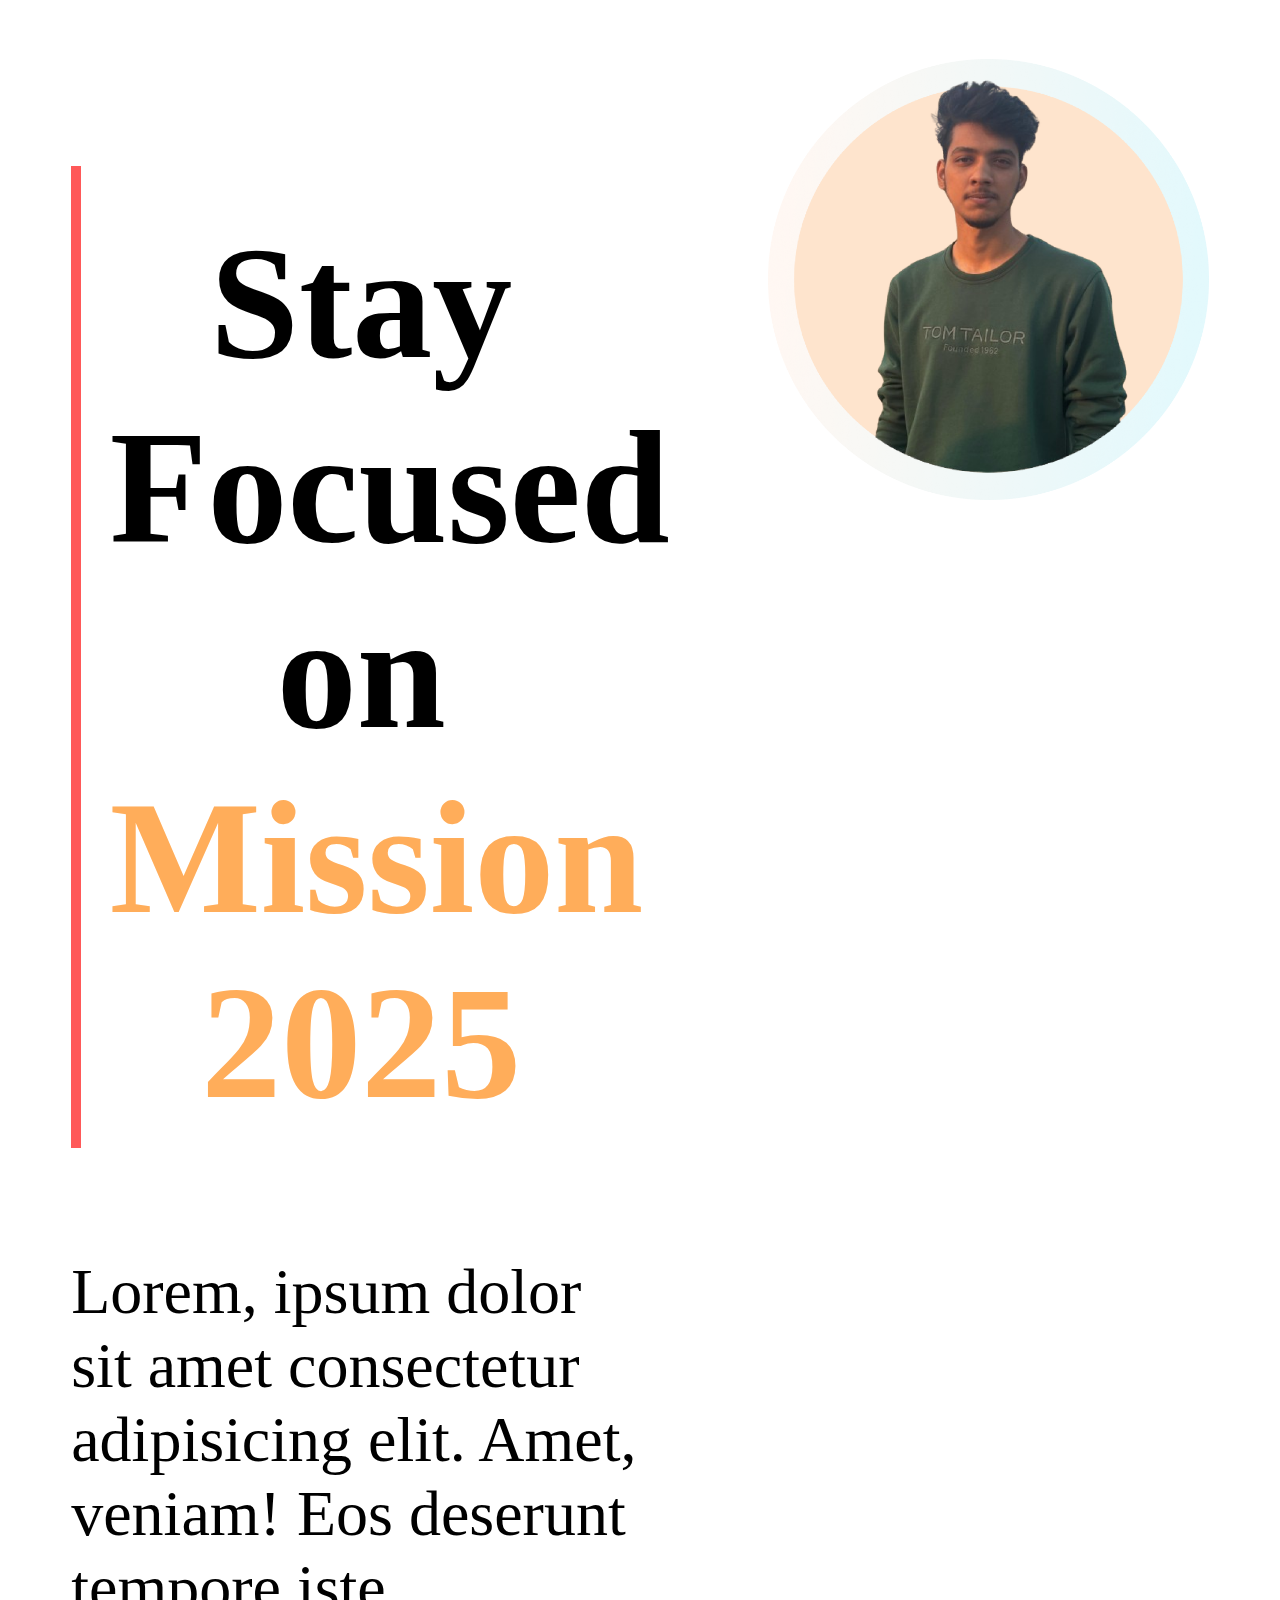
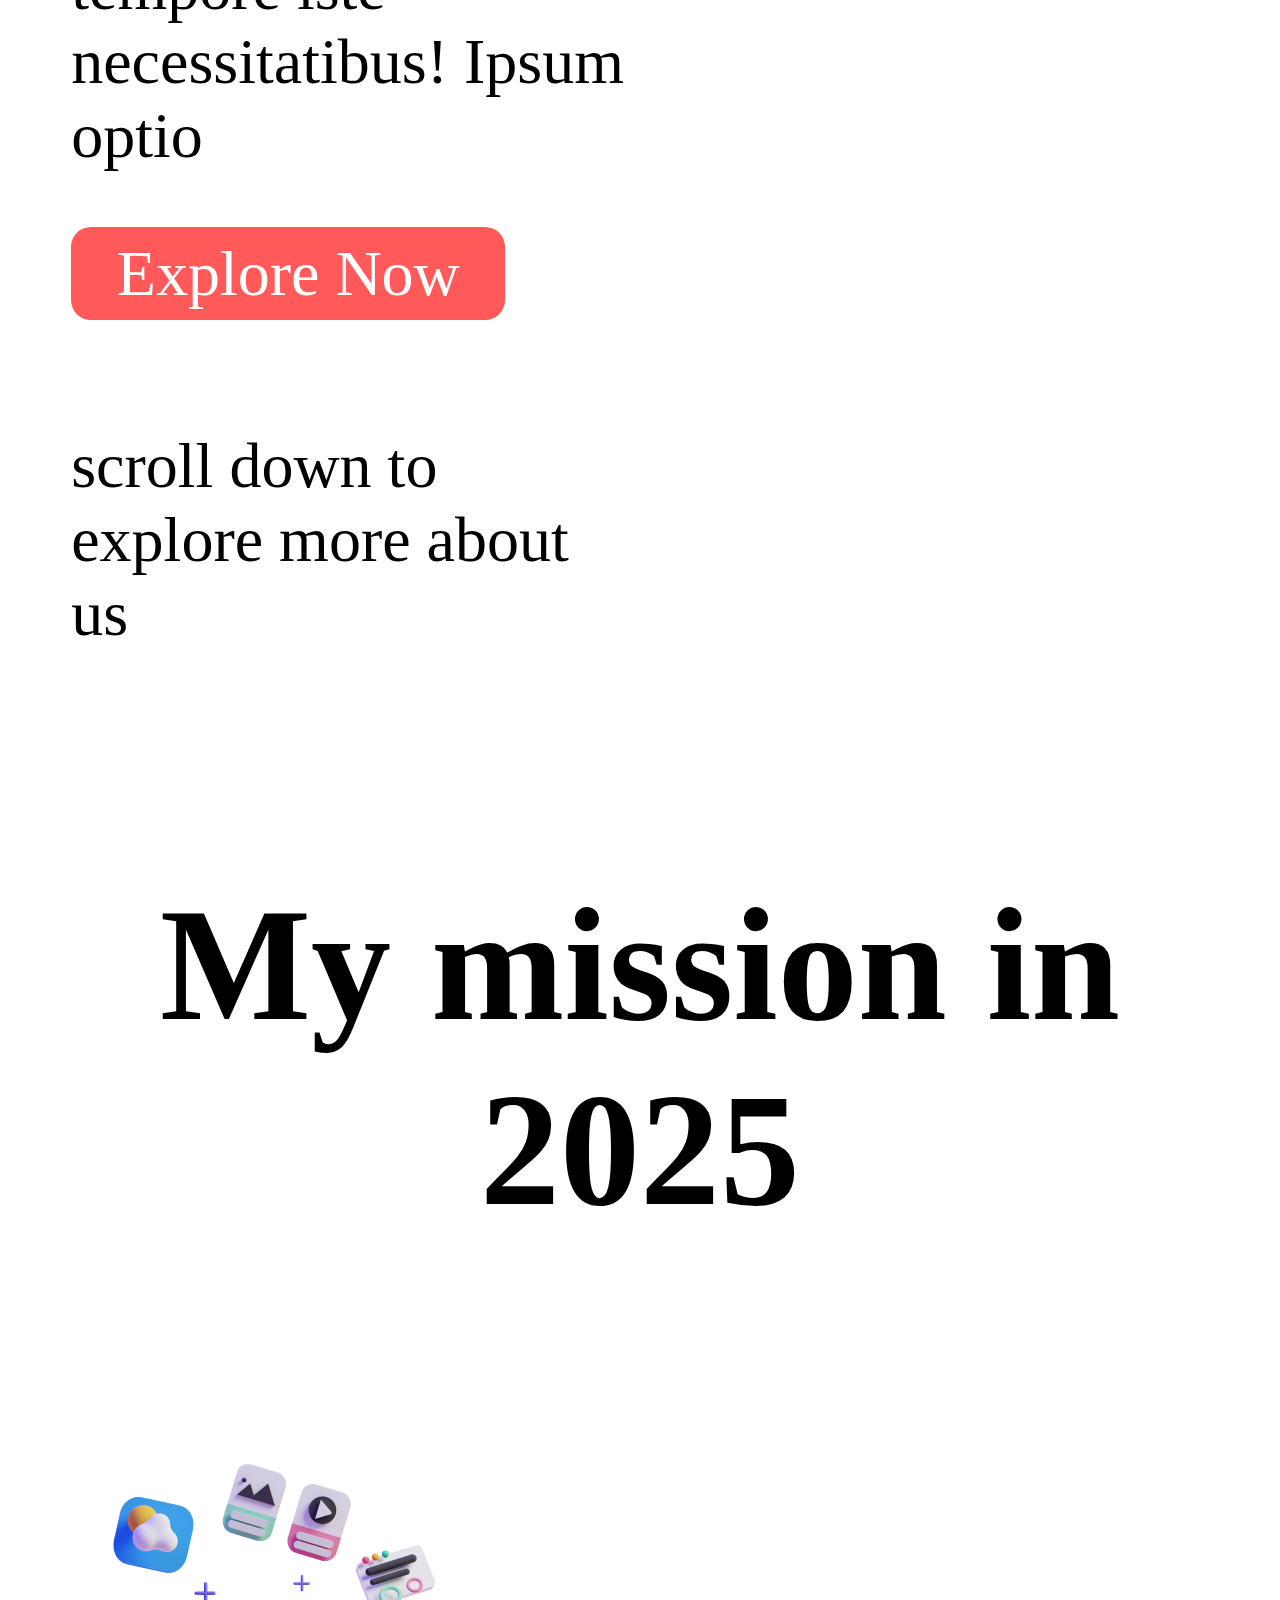
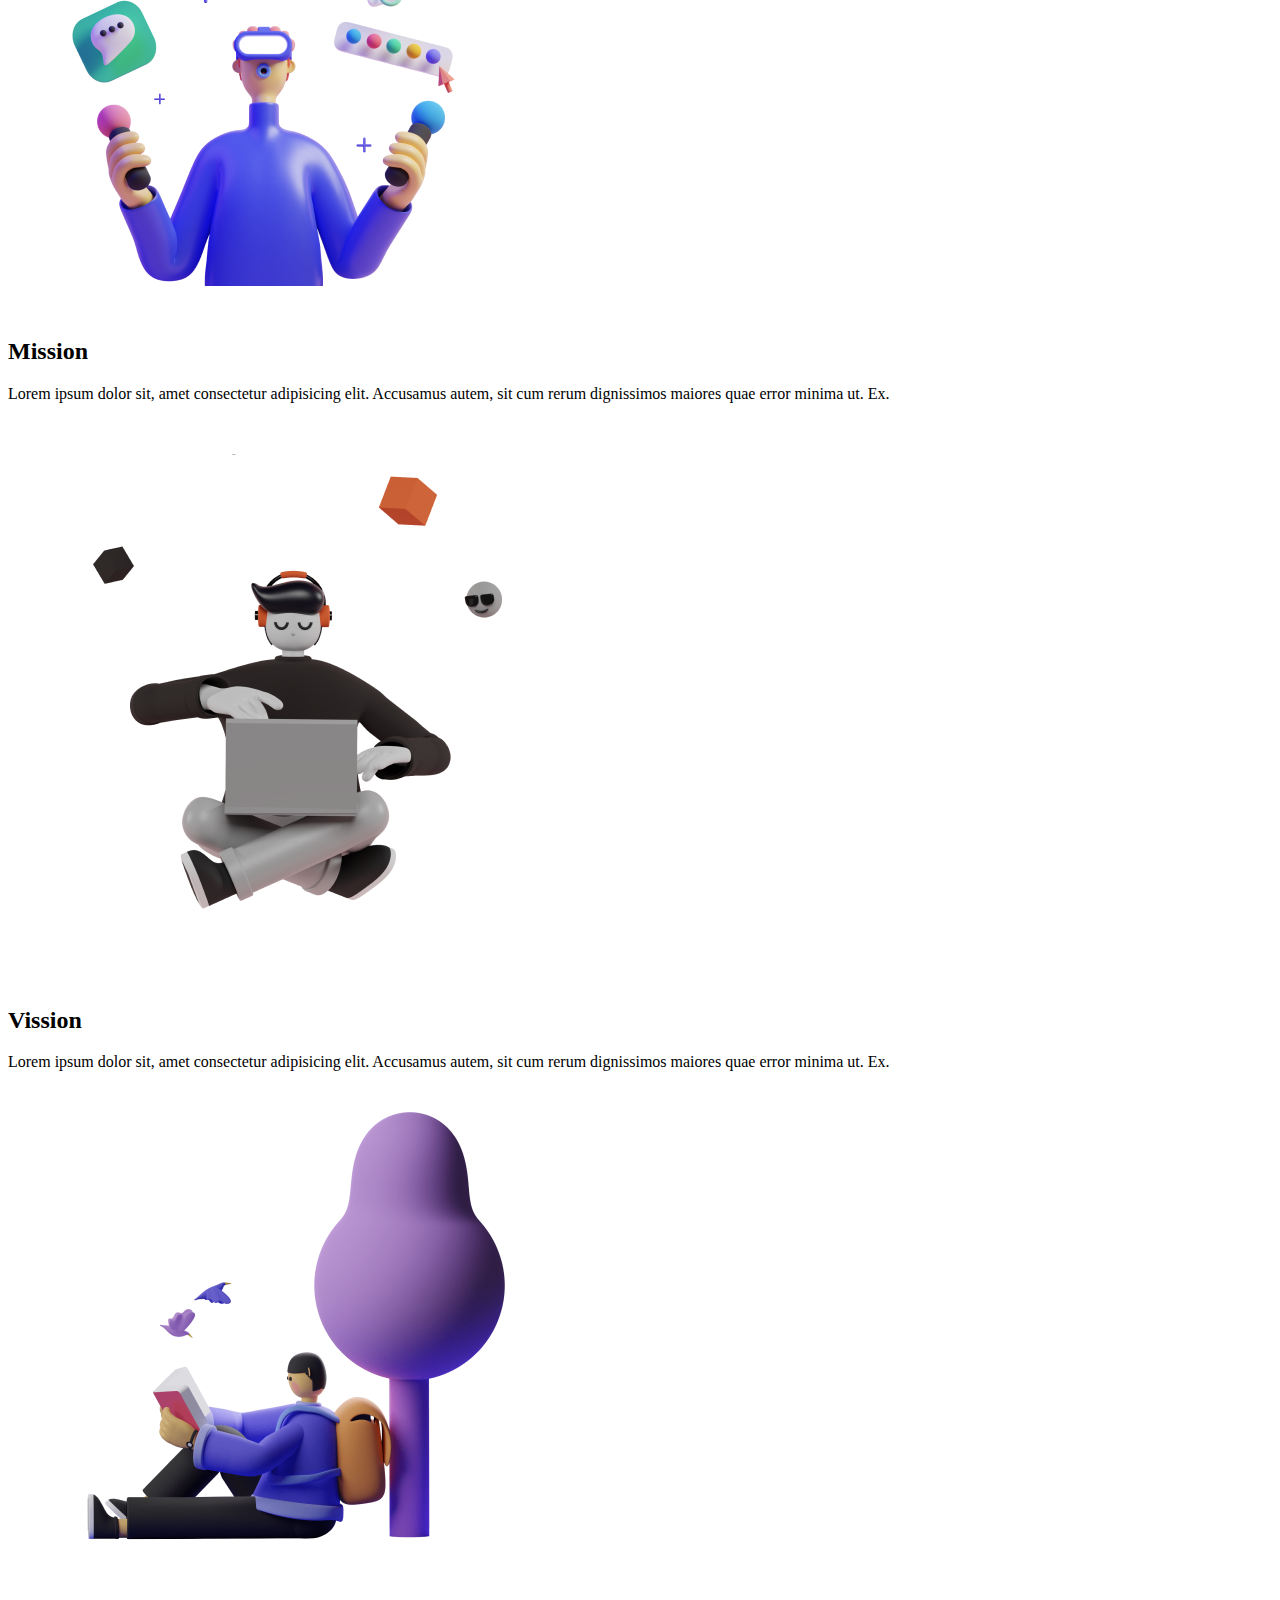
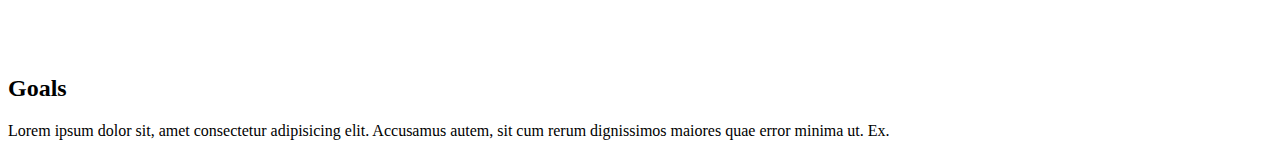
==== images/index.html @ 6c71a5aa "heading" ====
<!DOCTYPE html>
<html lang="en">
<head>
    <meta charset="UTF-8">
    <meta name="viewport" content="width=device-width, initial-scale=1.0">
    <title>mission-2025-figma</title>
    <link rel="stylesheet" href="style.css">
</head>
<body>
    <header class="header-section">
      <div class="left-content half-width">
        <div class="border">
            <h1>Stay Focused on <span>Mission 2025 </span> </h1>
        </div>
        <p>
          Lorem, ipsum dolor sit amet consectetur adipisicing elit. Amet, veniam! Eos deserunt tempore iste necessitatibus! Ipsum optio 
        </p>
        <a href="#">Explore Now</a>
        <br>
        <br>
        <br>
        <br>

        <p>
            scroll down to explore more about us
        </p>
      </div>
      <div class="right-content half-width">
        <img src="my-photo/pic-001.png" alt="Developer Photo" />
      </div>
    </header>

 <section class="two">
       <div class="headline">
        <h1>My mission in 2025</h1>
    </div> 
    <div class="images">
        <div class="pic-add">
            <img src="illustrators/illustrator-1.png" alt="illustrators">
            <div class="image-text">
                <h2>Mission</h2>
                <p>Lorem ipsum dolor sit, amet consectetur adipisicing elit. Accusamus autem, sit cum rerum dignissimos maiores quae error minima ut. Ex.</p>
            </div>
        </div>
        <div class="pic-add">
            <img src="illustrators/illustrator-2.png" alt="illustrators">
            <div class="image-text">
                <h2>Vission</h2>
                <p>Lorem ipsum dolor sit, amet consectetur adipisicing elit. Accusamus autem, sit cum rerum dignissimos maiores quae error minima ut. Ex.</p>
            </div>
        </div>
        <div class="pic-add">
            <img src="illustrators/illustrator-3.png" alt="illustrators">
            <div class="image-text">
                <h2>Goals</h2>
                <p>Lorem ipsum dolor sit, amet consectetur adipisicing elit. Accusamus autem, sit cum rerum dignissimos maiores quae error minima ut. Ex.</p>
            </div>
        </div>
    </div>
    </section>
</body>
</html>
---- images/style.css ----
.half-width {
    width: 50%;
    margin: 4% 5%;
}
.right-content img {
    width: 100%;
}
.header-section {
    display: flex;
}
.left-content h1 {
    font-size: 10em;
    padding-top: 8%;
    padding-right: 5%;
    padding-bottom: 2%;
    padding-left: 5%;
    border-left: 4px solid;
    border-color: #FF5959;
    border-width: 10px;
}
.left-content p {
    font-size: 4em;
}
.left-content a {
    font-size: 4em;
    text-decoration: none;
    color: white;
    border: 4% solid #FF5959;
    background-color: #FF5959;
    padding: 2% 8%;
    border-radius: 20px;
}
span {
    color: #FFAD5A;
}
h1 {
    font-size: 10em;
    text-align: center;
}
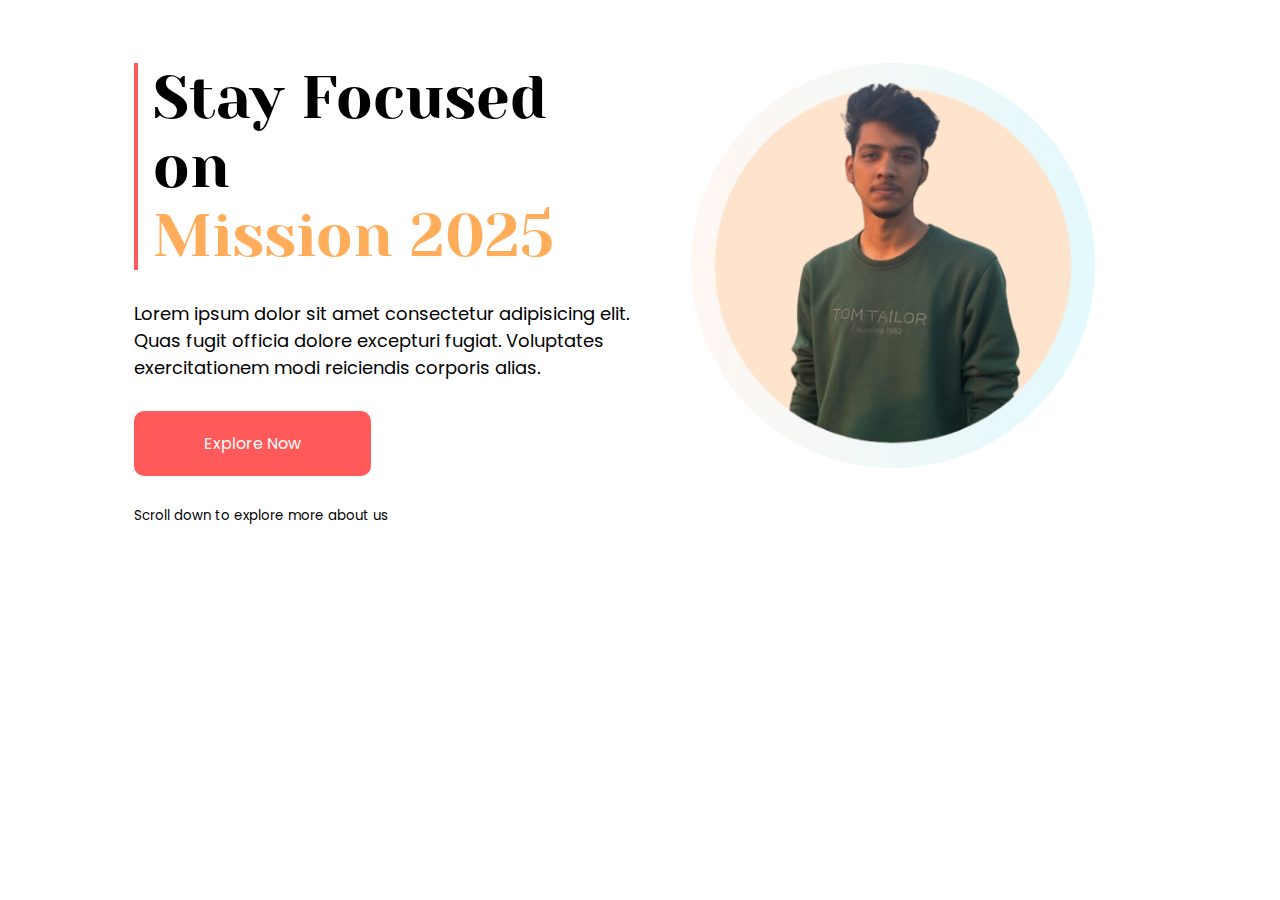
==== commit 4df0c657: "header-section-done" ====
--- a/images/index.html
+++ b/images/index.html
@@ -3,60 +3,33 @@
 <head>
     <meta charset="UTF-8">
     <meta name="viewport" content="width=device-width, initial-scale=1.0">
-    <title>mission-2025-figma</title>
-    <link rel="stylesheet" href="style.css">
+    <title>mission 2025</title>
+    <!-- stylesheets -->
+     <link rel="stylesheet" href="style.css">
 </head>
 <body>
-    <header class="header-section">
-      <div class="left-content half-width">
-        <div class="border">
-            <h1>Stay Focused on <span>Mission 2025 </span> </h1>
-        </div>
-        <p>
-          Lorem, ipsum dolor sit amet consectetur adipisicing elit. Amet, veniam! Eos deserunt tempore iste necessitatibus! Ipsum optio 
-        </p>
-        <a href="#">Explore Now</a>
-        <br>
-        <br>
-        <br>
-        <br>
-
-        <p>
-            scroll down to explore more about us
-        </p>
-      </div>
-      <div class="right-content half-width">
-        <img src="my-photo/pic-001.png" alt="Developer Photo" />
-      </div>
+    <!-- Header section -->
+    <header>
+        <div class="container flexable-contant">
+         <div class="half-width left-site">
+            <h1>Stay Focused on <br> <span>Mission 2025</span></h1>
+            <p>Lorem ipsum dolor sit amet consectetur adipisicing elit. Quas fugit officia dolore excepturi fugiat. Voluptates exercitationem modi reiciendis corporis alias.</p>
+            <div class="button">
+                <a href="#">Explore Now</a>
+            </div>
+            <small>Scroll down to explore more about us</small>
+         </div>
+        <div class="half-width right-site">
+            <img src="my-photo/pic-001.png" alt="Developer-photo">
+         </div>
+    </div>
     </header>
-
- <section class="two">
-       <div class="headline">
-        <h1>My mission in 2025</h1>
-    </div> 
-    <div class="images">
-        <div class="pic-add">
-            <img src="illustrators/illustrator-1.png" alt="illustrators">
-            <div class="image-text">
-                <h2>Mission</h2>
-                <p>Lorem ipsum dolor sit, amet consectetur adipisicing elit. Accusamus autem, sit cum rerum dignissimos maiores quae error minima ut. Ex.</p>
-            </div>
-        </div>
-        <div class="pic-add">
-            <img src="illustrators/illustrator-2.png" alt="illustrators">
-            <div class="image-text">
-                <h2>Vission</h2>
-                <p>Lorem ipsum dolor sit, amet consectetur adipisicing elit. Accusamus autem, sit cum rerum dignissimos maiores quae error minima ut. Ex.</p>
-            </div>
-        </div>
-        <div class="pic-add">
-            <img src="illustrators/illustrator-3.png" alt="illustrators">
-            <div class="image-text">
-                <h2>Goals</h2>
-                <p>Lorem ipsum dolor sit, amet consectetur adipisicing elit. Accusamus autem, sit cum rerum dignissimos maiores quae error minima ut. Ex.</p>
-            </div>
-        </div>
-    </div>
-    </section>
+    <main>
+        <section></section>
+        <section></section>
+        <section></section>
+        <section></section>
+    </main>
+    <foote></foote>
 </body>
 </html>--- a/images/style.css
+++ b/images/style.css
@@ -1,41 +1,51 @@
+/* google fonts */
+@import url('https://fonts.googleapis.com/css2?family=Poppins:ital,wght@0,100;0,200;0,300;0,400;0,500;0,600;0,700;0,800;0,900;1,100;1,200;1,300;1,400;1,500;1,600;1,700;1,800;1,900&family=Yeseva+One&display=swap');
 
-
+body {
+    font-family: "Poppins", serif;
+}
+body h1,p {
+    margin: 0;
+}
 .half-width {
     width: 50%;
-    margin: 4% 5%;
 }
-.right-content img {
-    width: 100%;
+.container {
+    width: 80%;
+    display: flex;
+    margin: 5% auto 0 auto;
 }
-.header-section {
+/* Header section css */
+header img {
+    width: 80%;
+}
+header .right-site {
+   text-align: center;
+}
+.left-site {
     display: flex;
+    flex-direction: column;
+     justify-content: center;
+     gap: 30px;
 }
-.left-content h1 {
-    font-size: 10em;
-    padding-top: 8%;
-    padding-right: 5%;
-    padding-bottom: 2%;
-    padding-left: 5%;
-    border-left: 4px solid;
-    border-color: #FF5959;
-    border-width: 10px;
+.left-site h1 {
+    font-family: 'yeseva one';
+    font-size: 60px;
+    font-weight: 400;
+    border-left: 4px solid #ff5959;
+    padding-left: 15px;
 }
-.left-content p {
-    font-size: 4em;
-}
-.left-content a {
-    font-size: 4em;
-    text-decoration: none;
-    color: white;
-    border: 4% solid #FF5959;
-    background-color: #FF5959;
-    padding: 2% 8%;
-    border-radius: 20px;
-}
-span {
+.left-site h1 span {
     color: #FFAD5A;
 }
-h1 {
-    font-size: 10em;
-    text-align: center;
-}+.left-site p {
+    font-size: 18px;
+}
+.button a {
+    background-color: #ff5959;
+    display: inline-block;
+    padding: 20px 70px;
+    color: white;
+    text-decoration: none;
+    border-radius: 10px;
+}
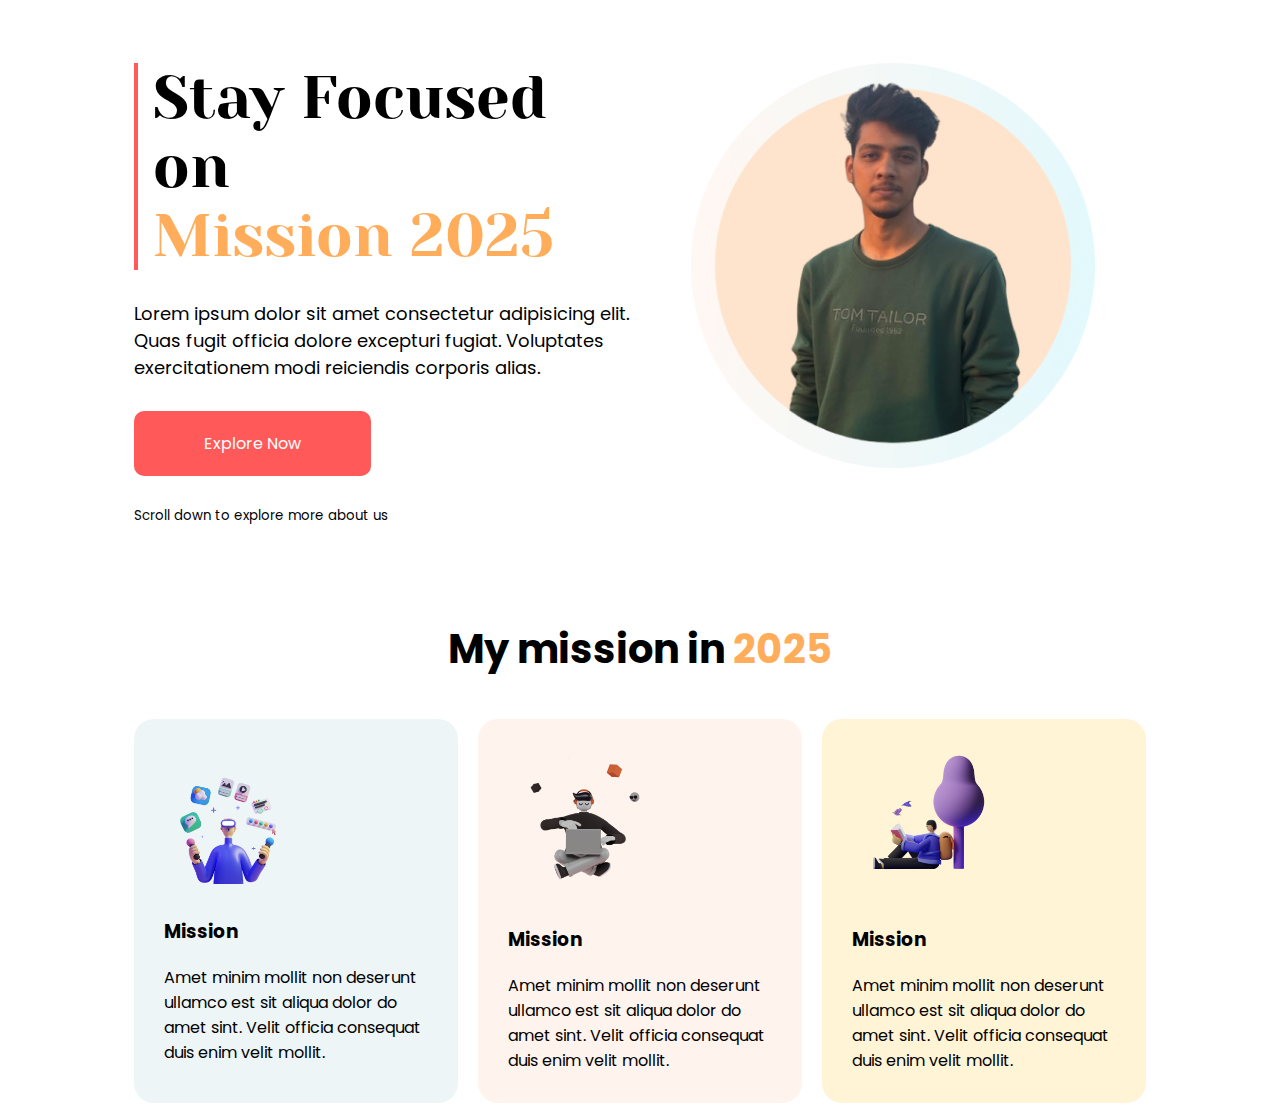
==== commit cdfa9a9d: "mission section done" ====
--- a/images/index.html
+++ b/images/index.html
@@ -25,7 +25,31 @@
     </div>
     </header>
     <main>
-        <section></section>
+        <!-- mission secton -->
+        <section>
+            <div class="container">
+                <div class="mission">
+                    <h1>My mission in <span>2025</span></h1>
+                    <div class="items">
+                        <div class="item" id="item-1">
+                            <img src="illustrators/illustrator-1.png" alt="">
+                            <h3>Mission</h3>
+                            <p>Amet minim mollit non deserunt ullamco est sit aliqua dolor do amet sint. Velit officia consequat duis enim velit mollit.</p>
+                        </div>
+                        <div class="item" id="item-2">
+                            <img src="illustrators/illustrator-2.png" alt="">
+                            <h3>Mission</h3>
+                            <p>Amet minim mollit non deserunt ullamco est sit aliqua dolor do amet sint. Velit officia consequat duis enim velit mollit.</p>
+                        </div>
+                        <div class="item" id="item-3">
+                            <img src="illustrators/illustrator-3.png" alt="">
+                            <h3>Mission</h3>
+                            <p>Amet minim mollit non deserunt ullamco est sit aliqua dolor do amet sint. Velit officia consequat duis enim velit mollit.</p>
+                        </div>
+                    </div>
+                </div>
+            </div>
+        </section>
         <section></section>
         <section></section>
         <section></section>
--- a/images/style.css
+++ b/images/style.css
@@ -49,3 +49,39 @@
     text-decoration: none;
     border-radius: 10px;
 }
+
+/* Mission area section */
+.mission h1 {
+    font-size: 40px;
+    text-align: center;
+}
+.container h1 span {
+color: #FFAD5A;
+}
+.mission {
+    display: flex;
+    flex-direction: column;
+    gap: 40px;
+    margin-top: 30px;
+}
+.mission .items {
+    display: flex;
+    gap: 20px;
+}
+.items .item {
+    border-radius: 20px;
+    padding: 30px;
+}
+.items .item img {
+    width: 150px;
+}
+#item-1 {
+    background-color: #4f9da61a;
+    ;
+}
+#item-2 {
+    background-color: #FF8B591A;
+}
+#item-3 {
+    background-color: #fff4d6;
+}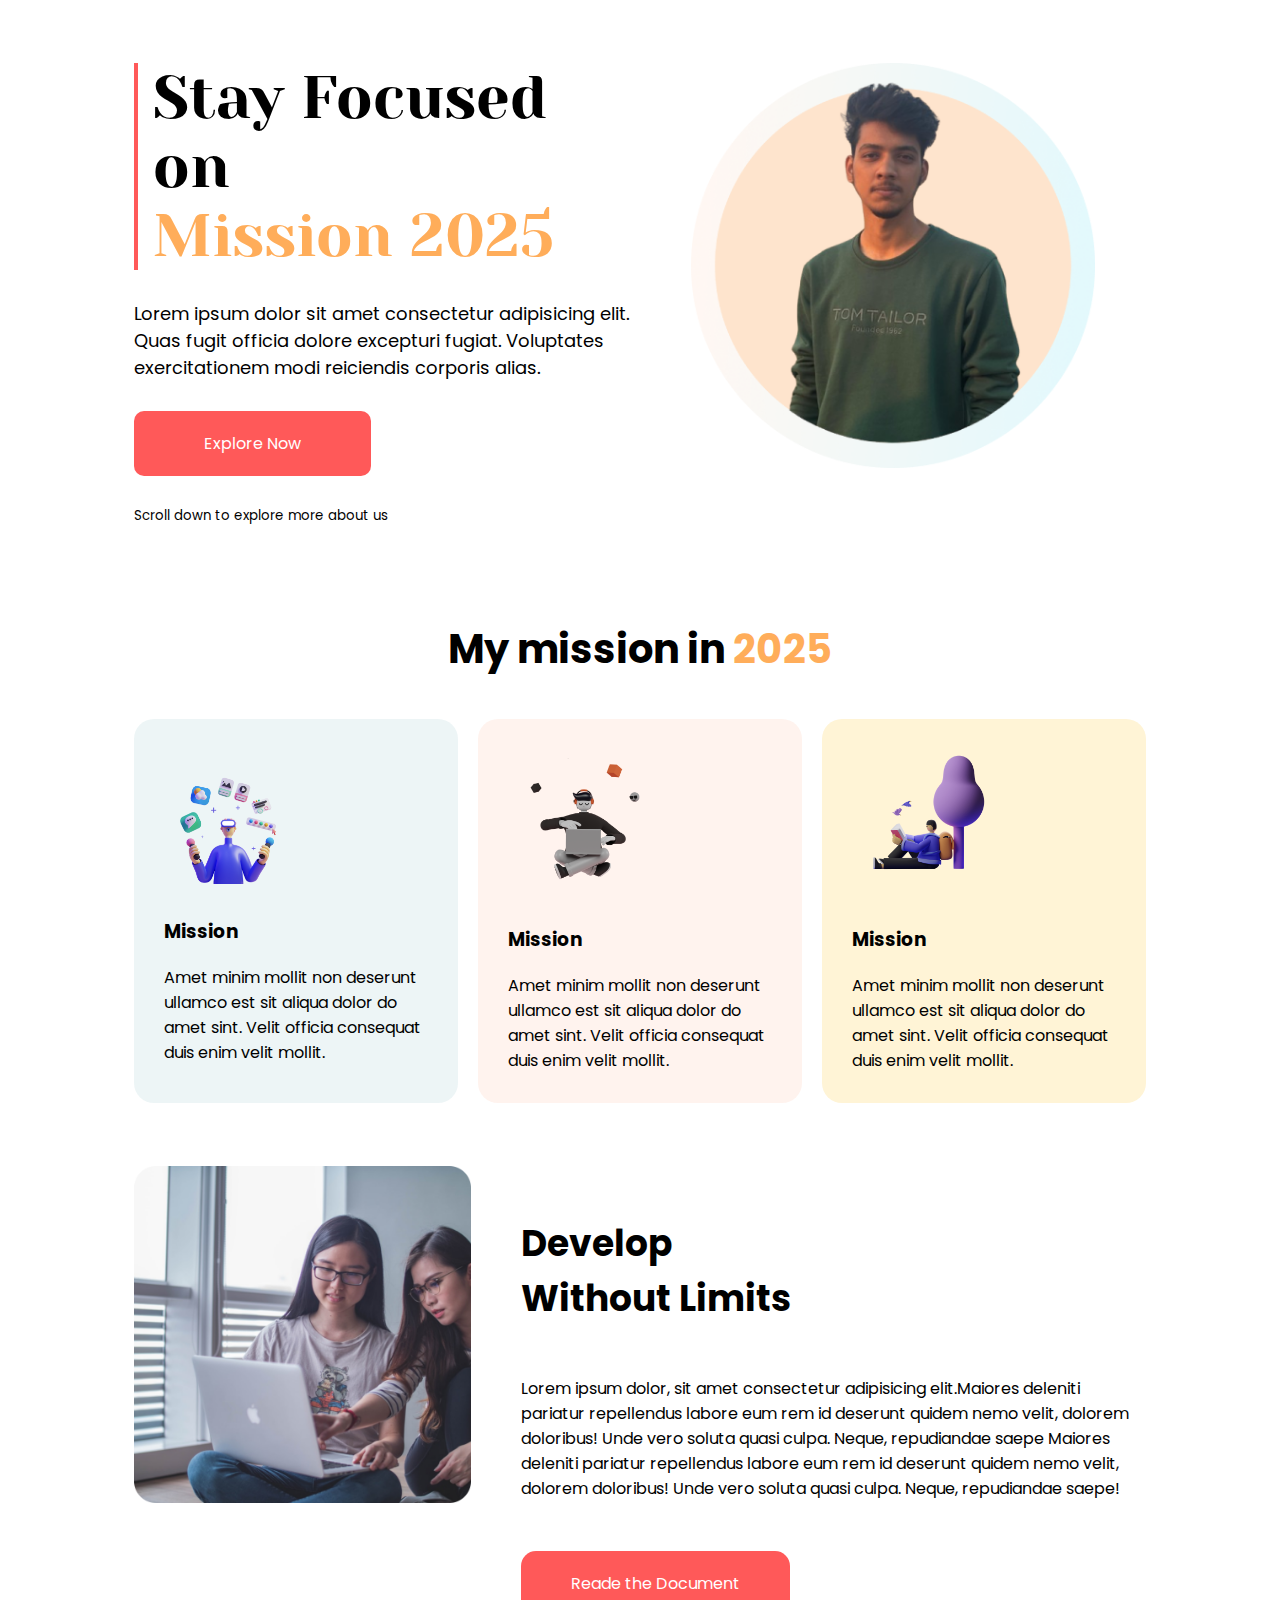
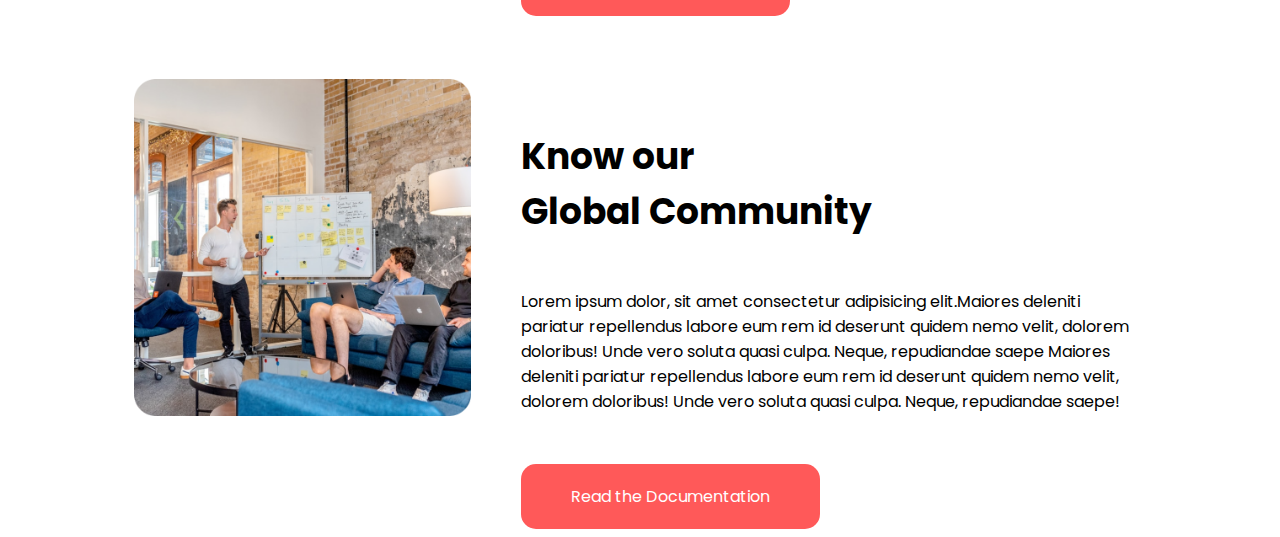
==== commit 51641e64: "Developer section" ====
--- a/images/index.html
+++ b/images/index.html
@@ -50,8 +50,36 @@
                 </div>
             </div>
         </section>
-        <section></section>
-        <section></section>
+        <!-- Develop Section -->
+        <section>
+            <div class="container">
+            <div class="left">
+                <img src="pictures/coding.png" alt="">
+            </div>
+            <div class="right">
+                <h1>Develop 
+                    <br>
+                       Without Limits</h1>
+                    <p>Lorem ipsum dolor, sit amet consectetur adipisicing elit.Maiores deleniti pariatur repellendus labore eum rem id deserunt quidem nemo velit, dolorem doloribus! Unde vero soluta quasi culpa. Neque, repudiandae saepe Maiores deleniti pariatur repellendus labore eum rem id deserunt quidem nemo velit, dolorem doloribus! Unde vero soluta quasi culpa. Neque, repudiandae saepe!</p>
+                    <a href="#">Reade the Document</a>
+            </div>
+            </div>
+        </section>
+        <!-- Community section -->
+        <section>
+            <div class="container lining">
+            <div class="left">
+                <img src="pictures/project.png" alt="">
+            </div>
+            <div class="right">
+                <h1>Know our  
+                    <br>
+                    Global Community </h1>
+                    <p>Lorem ipsum dolor, sit amet consectetur adipisicing elit.Maiores deleniti pariatur repellendus labore eum rem id deserunt quidem nemo velit, dolorem doloribus! Unde vero soluta quasi culpa. Neque, repudiandae saepe Maiores deleniti pariatur repellendus labore eum rem id deserunt quidem nemo velit, dolorem doloribus! Unde vero soluta quasi culpa. Neque, repudiandae saepe!</p>
+                    <a href="#">Read the  Documentation</a>
+            </div>
+            </div>
+        </section>
         <section></section>
     </main>
     <foote></foote>
--- a/images/style.css
+++ b/images/style.css
@@ -84,4 +84,34 @@
 }
 #item-3 {
     background-color: #fff4d6;
+}
+
+/* Developing section */
+.left {
+     text-align: center;
+}
+.left img {
+    width: 100%;
+}
+.right {
+    margin-left: 50px;
+    margin-top: 50px;
+    gap: 30px;
+}
+.right h1 {
+    font-size: 36px;
+}
+.right a {
+    text-decoration: none;
+    color: white;
+    background-color: #ff5959;
+    padding: 20px 50px;
+    border-radius: 15px;
+    display: inline-block;
+}
+.right p {
+    margin: 50px 0;
+}
+.left img .aa {
+    width: 30%
 }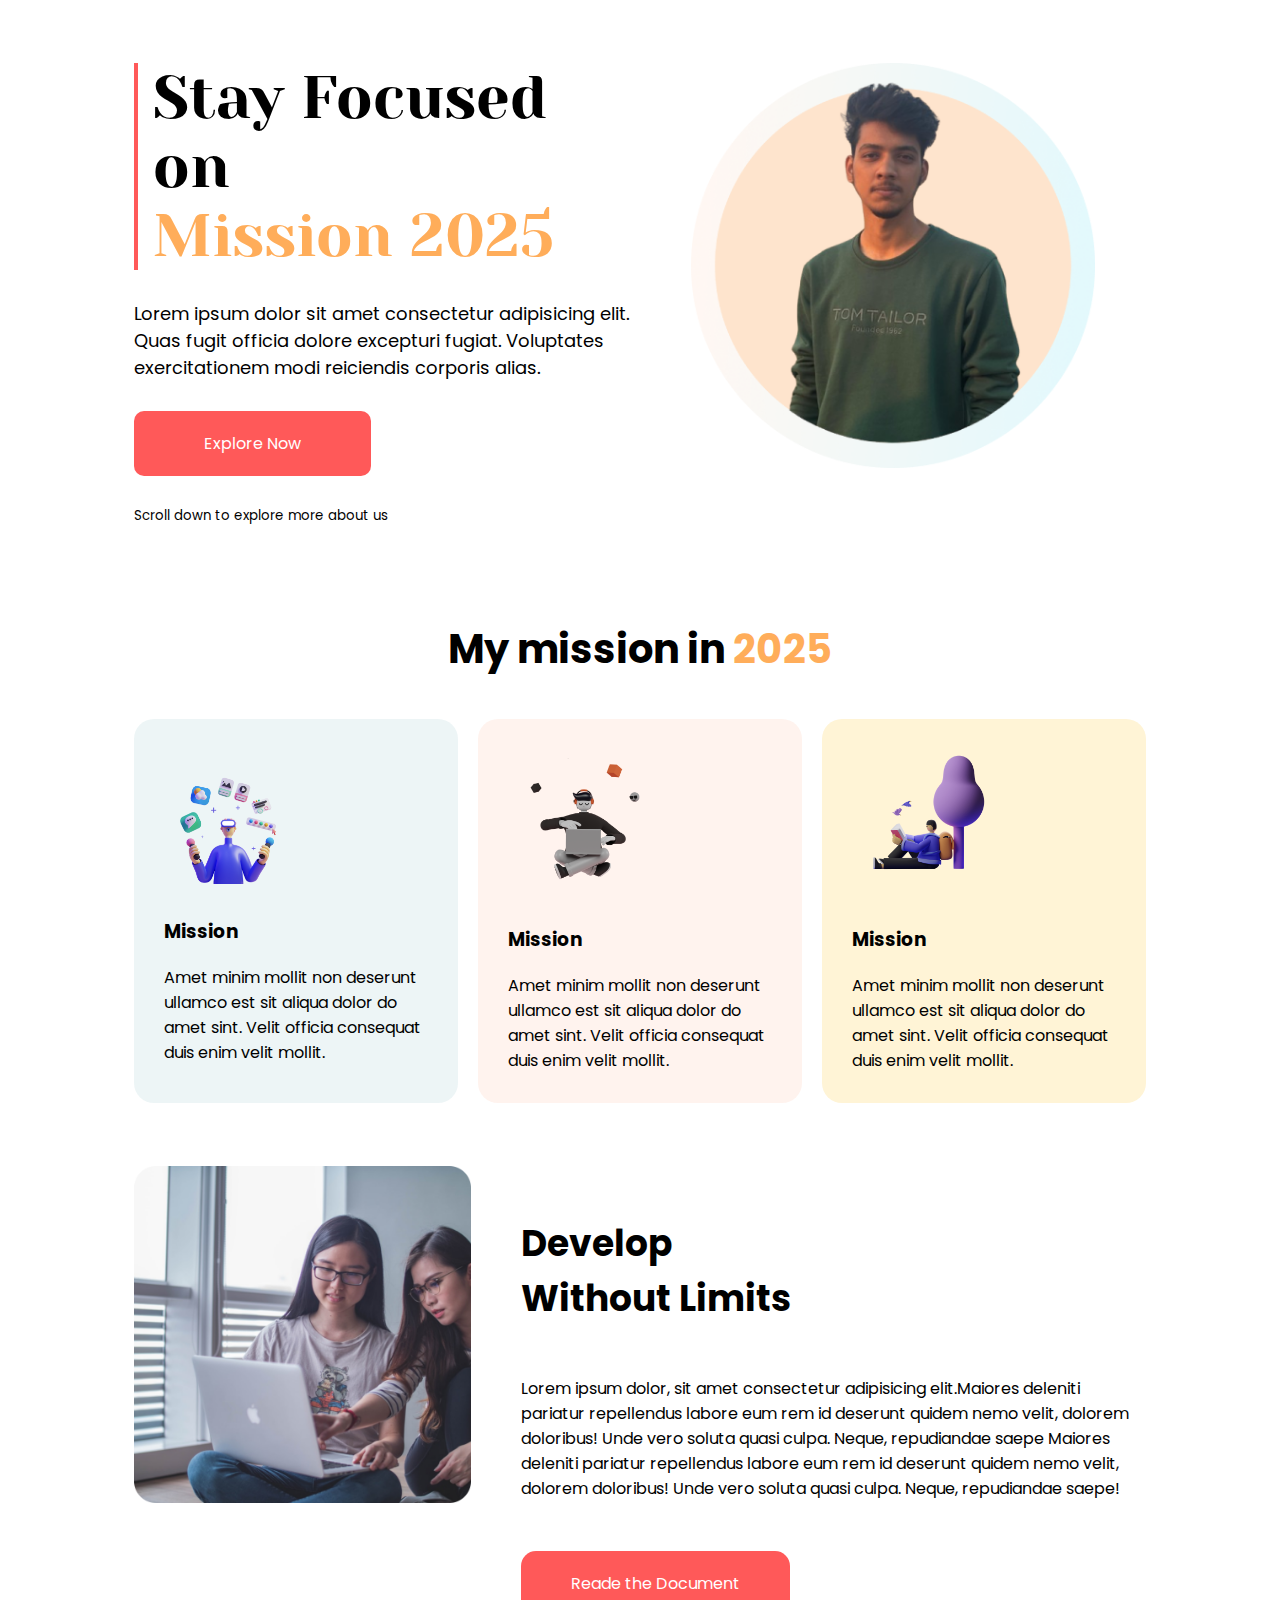
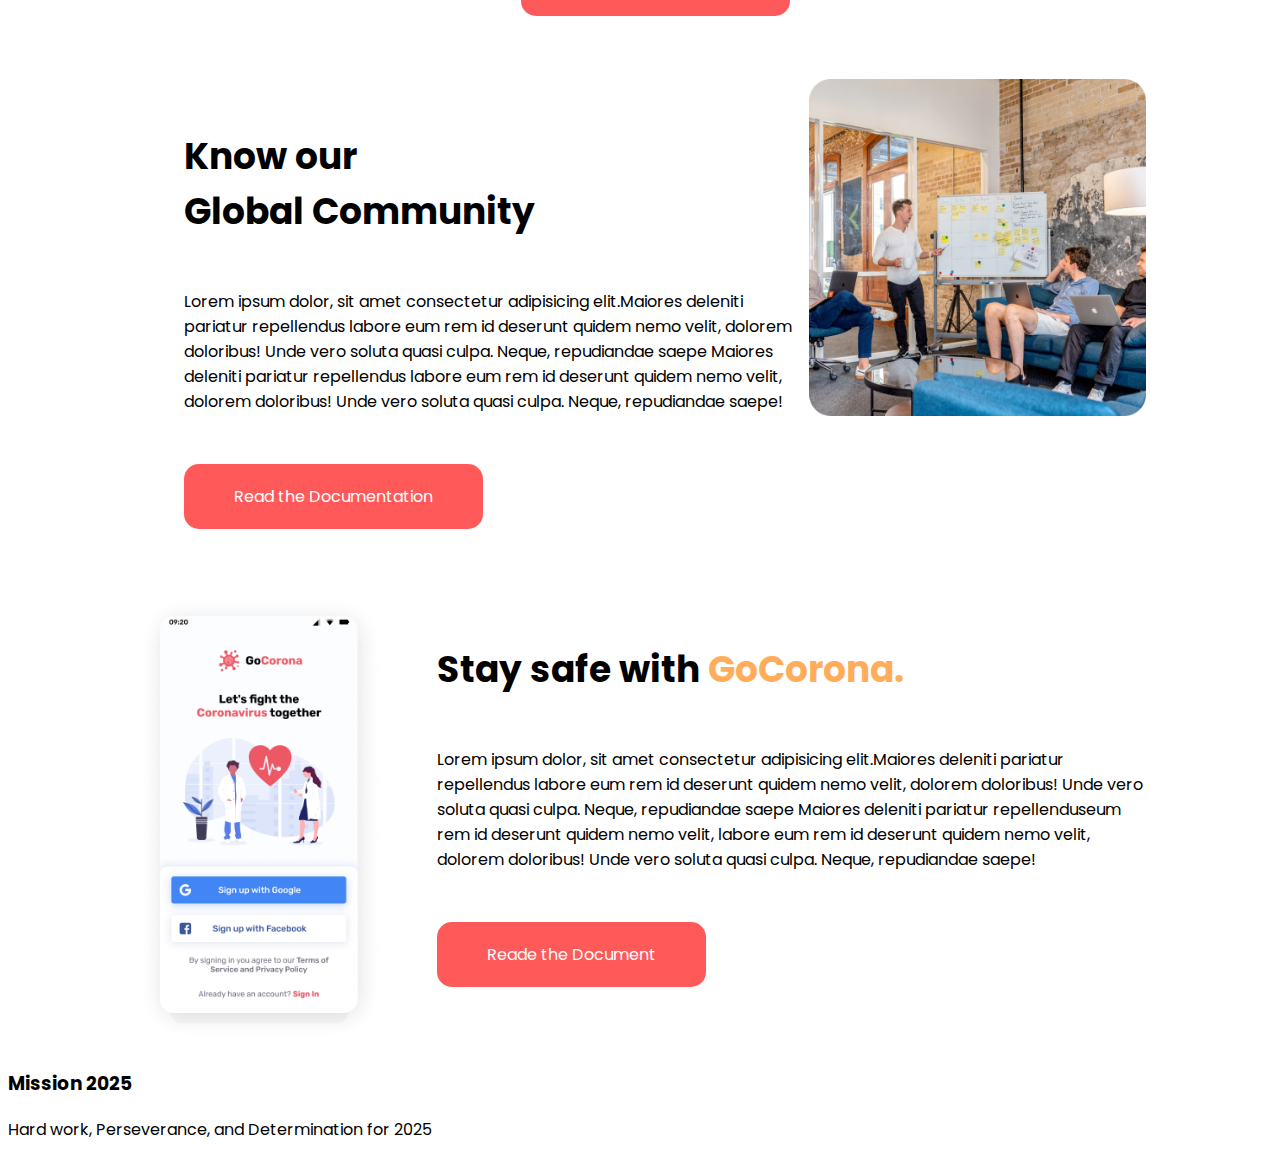
==== commit 61bc82be: "community section done" ====
--- a/images/index.html
+++ b/images/index.html
@@ -80,8 +80,27 @@
             </div>
             </div>
         </section>
-        <section></section>
+        <!-- Application Section -->
+        <section>
+            <div class="container">
+            <div class="left">
+                <img src="pictures/app.png" alt="">
+            </div>
+            <div class="right">
+                <h1>Stay safe with
+                    <span> GoCorona. </span> 
+                        </h1>
+                    <p>Lorem ipsum dolor, sit amet consectetur adipisicing elit.Maiores deleniti pariatur repellendus labore eum rem id deserunt quidem nemo velit, dolorem doloribus! Unde vero soluta quasi culpa. Neque, repudiandae saepe Maiores deleniti pariatur repellenduseum rem id deserunt quidem nemo velit, labore eum rem id deserunt quidem nemo velit, dolorem doloribus! Unde vero soluta quasi culpa. Neque, repudiandae saepe!</p>
+                    <a href="#">Reade the Document</a>
+            </div>
+            </div>
+        </section>
     </main>
-    <foote></foote>
+    <foote>
+        <div>
+            <h3>Mission 2025</h3>
+            <p>Hard work, Perseverance, and Determination for 2025</p>
+        </div>
+    </foote>
 </body>
 </html>--- a/images/style.css
+++ b/images/style.css
@@ -112,6 +112,7 @@
 .right p {
     margin: 50px 0;
 }
-.left img .aa {
-    width: 30%
+/* Community sectiion */
+.lining {
+    flex-direction: row-reverse;
 }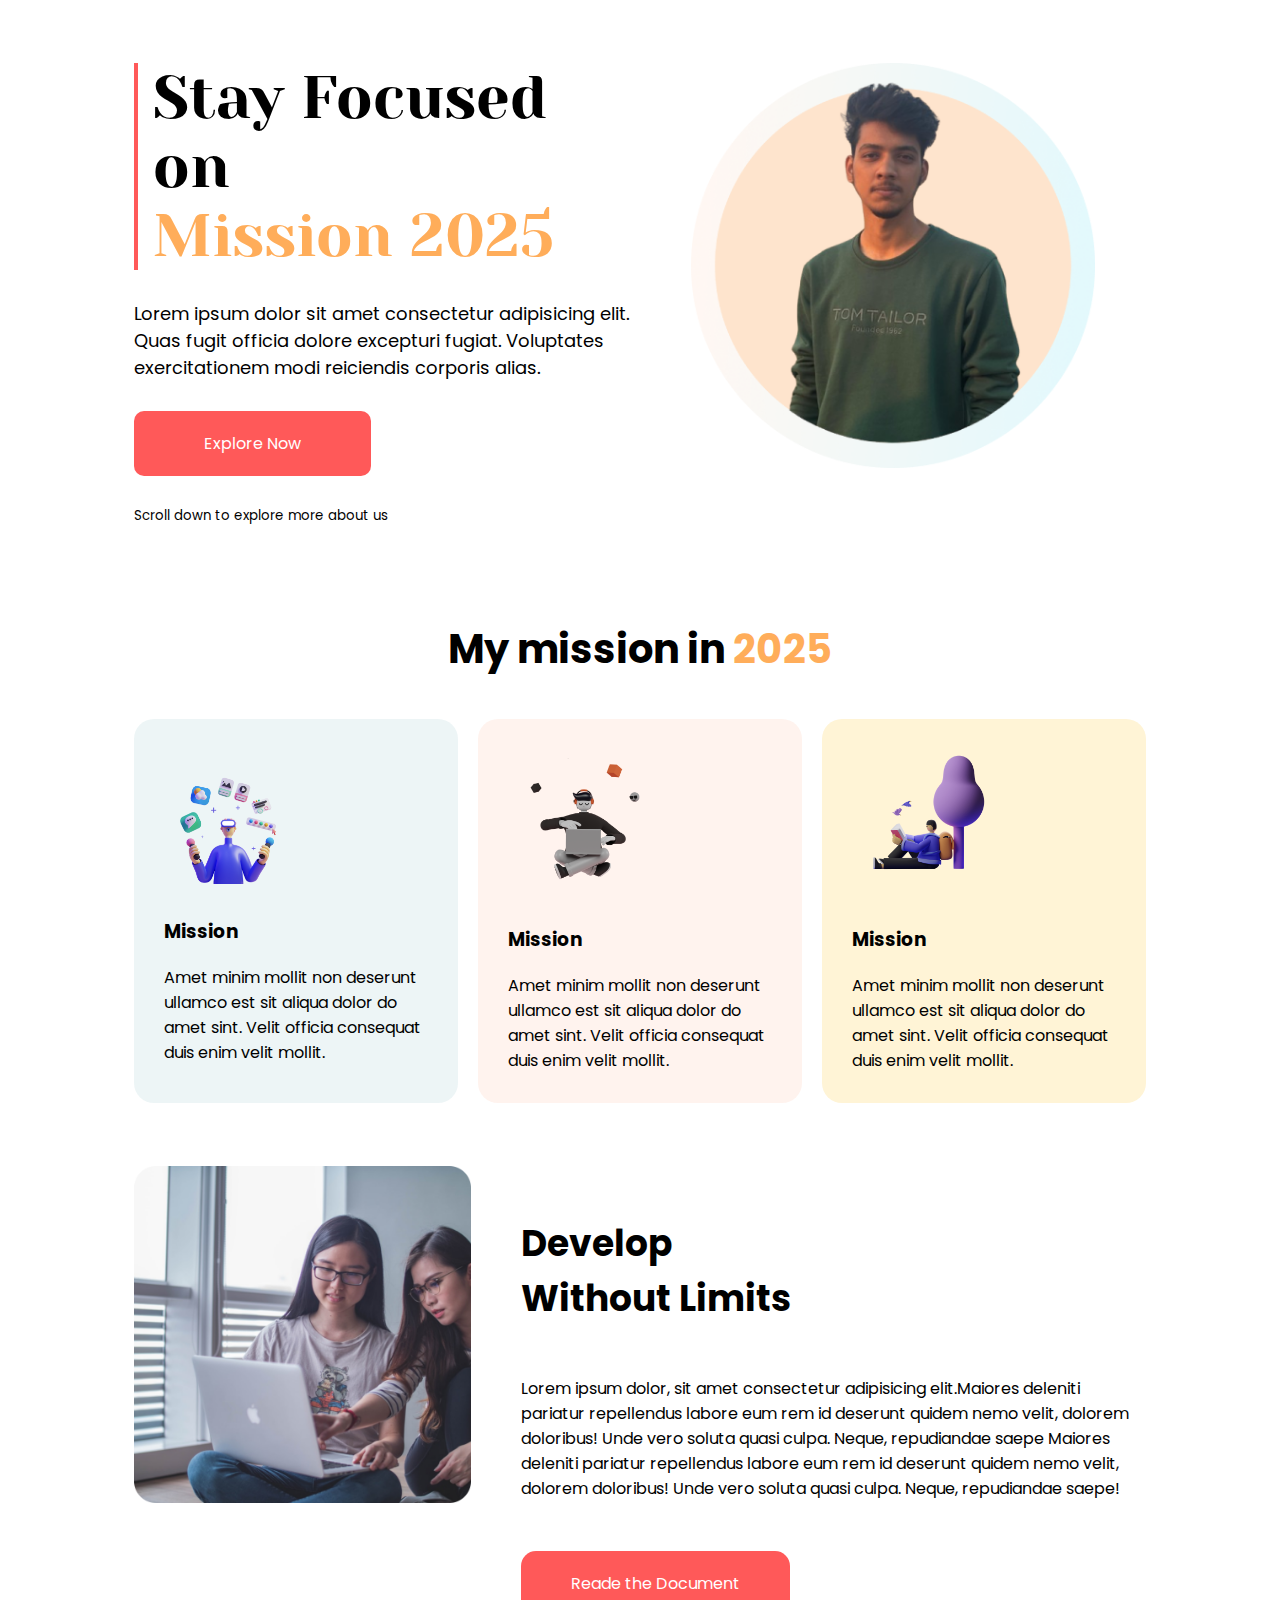
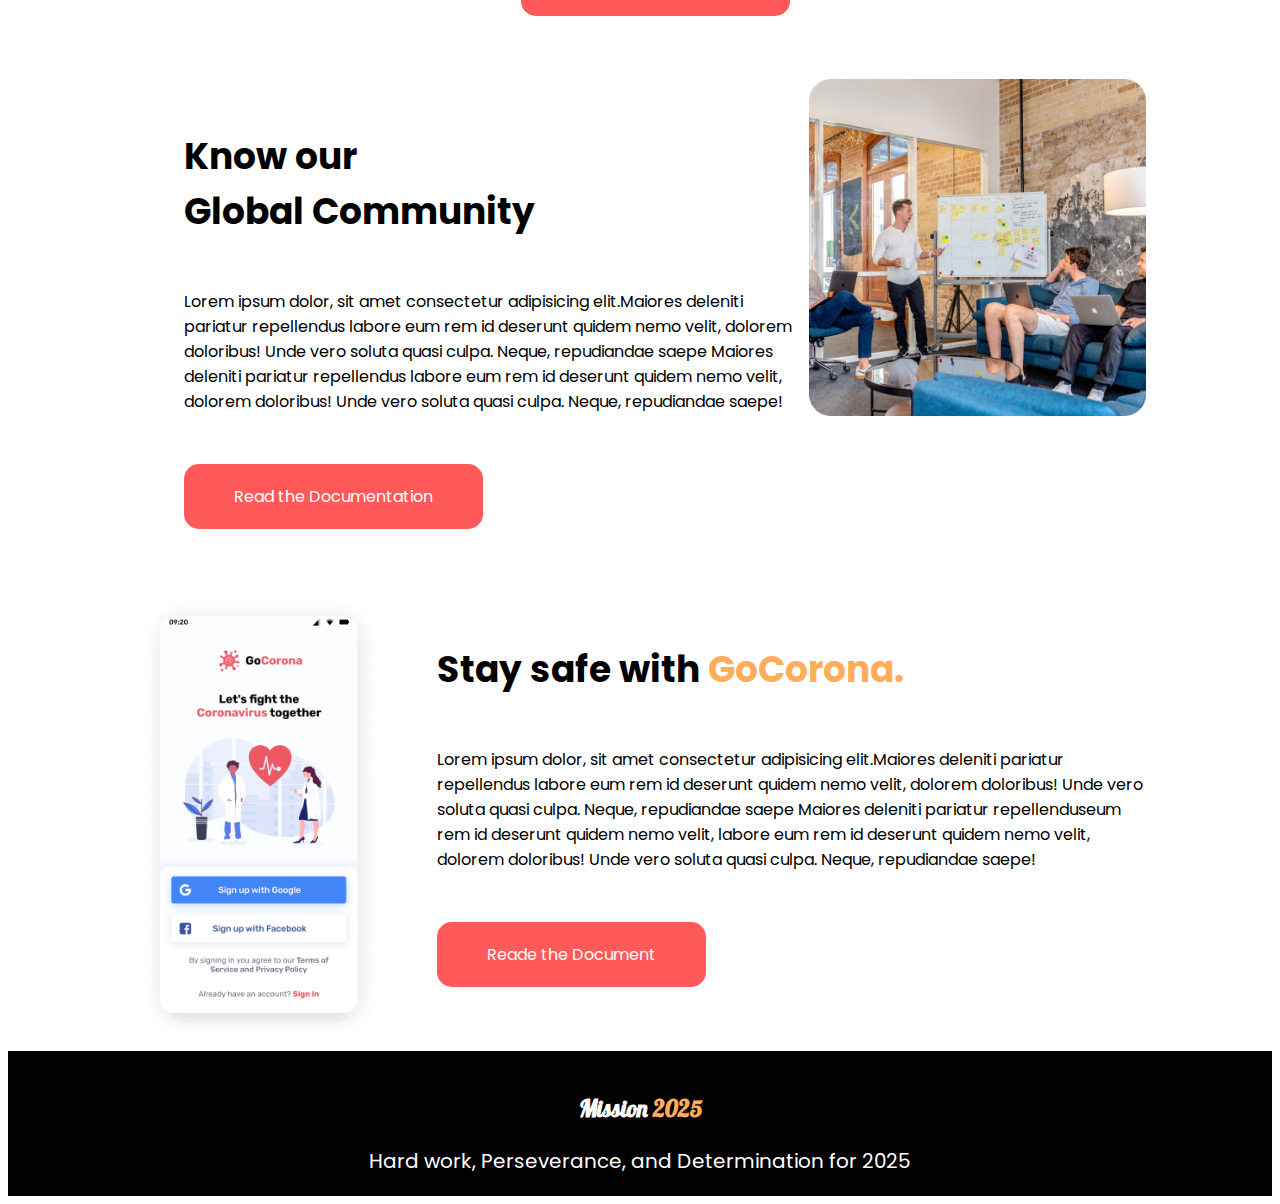
==== commit d834d838: "footer is done" ====
--- a/images/index.html
+++ b/images/index.html
@@ -96,11 +96,11 @@
             </div>
         </section>
     </main>
-    <foote>
+    <footer>
         <div>
-            <h3>Mission 2025</h3>
+            <h3>Mission <span>2025</span></h3>
             <p>Hard work, Perseverance, and Determination for 2025</p>
         </div>
-    </foote>
+    </footer>
 </body>
 </html>--- a/images/style.css
+++ b/images/style.css
@@ -1,5 +1,6 @@
 /* google fonts */
-@import url('https://fonts.googleapis.com/css2?family=Poppins:ital,wght@0,100;0,200;0,300;0,400;0,500;0,600;0,700;0,800;0,900;1,100;1,200;1,300;1,400;1,500;1,600;1,700;1,800;1,900&family=Yeseva+One&display=swap');
+@import url('https://fonts.googleapis.com/css2?family=Lobster&family=Poppins:ital,wght@0,100;0,200;0,300;0,400;0,500;0,600;0,700;0,800;0,900;1,100;1,200;1,300;1,400;1,500;1,600;1,700;1,800;1,900&family=Yeseva+One&display=swap');
+
 
 body {
     font-family: "Poppins", serif;
@@ -115,4 +116,19 @@
 /* Community sectiion */
 .lining {
     flex-direction: row-reverse;
+}
+
+/* footer section */
+footer {
+    text-align: center;
+    background-color: black;
+    color: white;
+    padding: 20px 0;
+    font-size: 20px;
+}
+footer h3 {
+    font-family: "Lobster", serif;
+}
+footer h3 span {
+    color: #FFAD5A;
 }